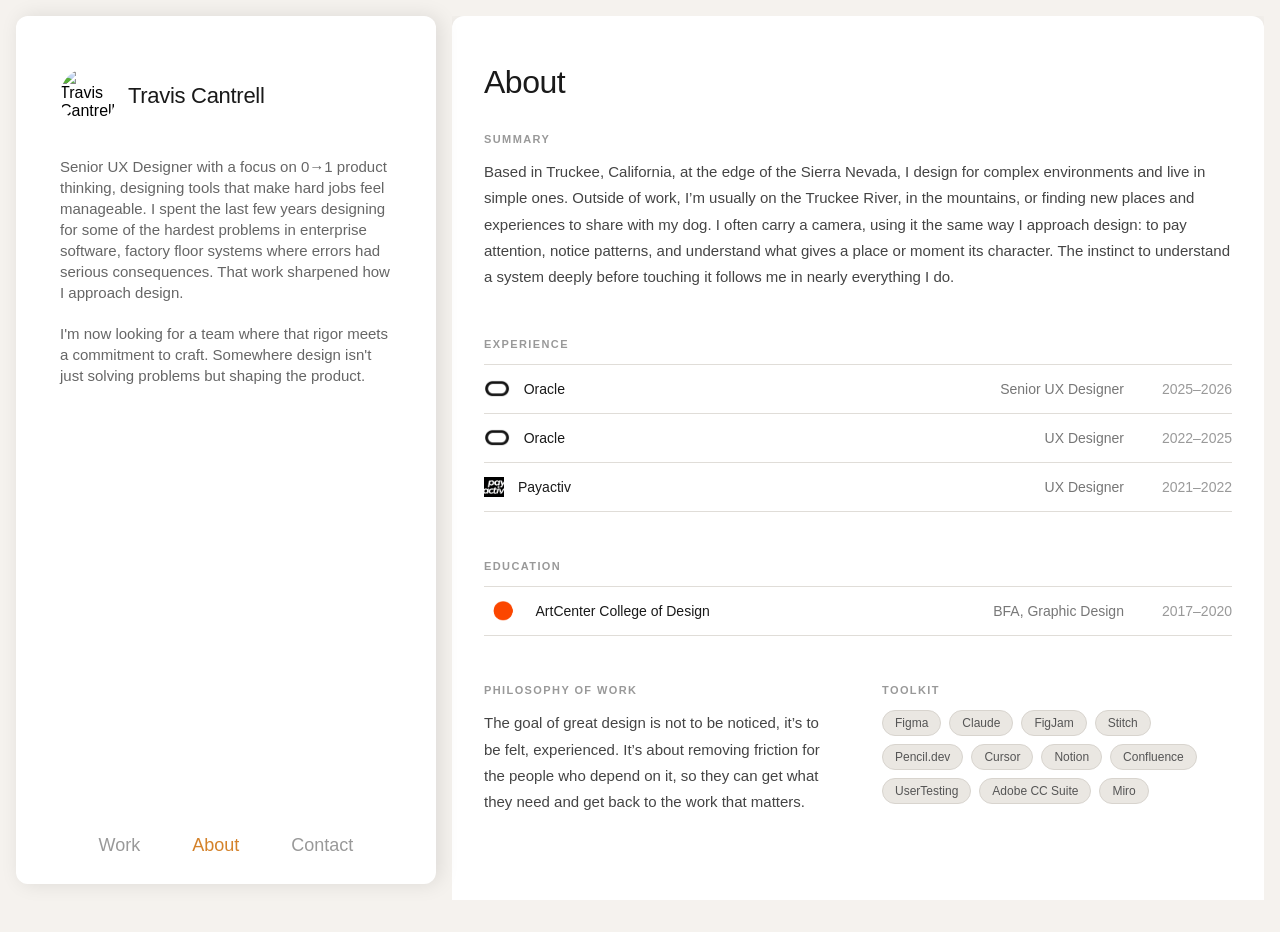
==== about.html @ 2e6ccc18 "About Me content and left panel updated" ====
<!DOCTYPE html>
<html lang="en">
<head>
  <meta charset="UTF-8">
  <meta name="viewport" content="width=device-width, initial-scale=1.0">
  <title>About — Travis Cantrell</title>
  <link rel="stylesheet" href="css/styles.css">
  <style>
    body { background: #F5F2EE; }
    .about {
      background: transparent;
      border-radius: 0;
      box-shadow: none;
      margin: 16px 16px 16px calc(var(--sidebar-width) + 32px);
      width: auto;
      height: calc(100vh - 32px);
      overflow-y: auto;
      scrollbar-width: none;
      padding: 0 0 16px 0;
      display: flex;
      flex-direction: column;
      gap: 12px;
    }
    .about::-webkit-scrollbar { display: none; }
    .about-card {
      background: #FFFFFF;
      border-radius: 12px;
      box-shadow: 0 4px 20px rgba(0,0,0,0.10);
      padding: 48px 32px;
      display: flex;
      flex-direction: column;
      gap: 48px;
    }
    .about-section {
      margin-bottom: 0;
    }
    .about-heading { color: #1A1A1A; }
    .about-subheading { color: #999; }
    .about-body { color: #444; }
    .experience-company { color: #1A1A1A; }
    .experience-role { color: #777; }
    .experience-years { color: #999; }
    .experience-item { border-color: #E0DDD8; }
    .toolkit-pill {
      background: #EAE7E2;
      border-color: #D8D4CE;
      color: #555;
    }
    .experience-logo {
      width: auto;
      max-width: 72px;
      height: 20px;
      object-fit: contain;
    }
    .about-photo-grid {
      padding-top: 24px;
      display: flex;
      flex-direction: column;
      gap: 12px;
    }
    .photo-grid__row {
      display: grid;
      grid-template-columns: 1fr 1fr;
      gap: 12px;
    }
    .photo-grid__img {
      width: 100%;
      height: auto;
      display: block;
      border-radius: 12px;
      object-fit: cover;
      cursor: zoom-in;
      transition: opacity 0.15s ease;
    }
    .photo-grid__img:hover {
      opacity: 0.88;
    }
    .photo-grid__row .photo-grid__img {
      height: 500px;
      object-fit: cover;
    }

    /* ─── Lightbox ─── */
    .lightbox {
      display: none;
      position: fixed;
      inset: 0;
      z-index: 100;
      background: rgba(0,0,0,0.92);
      align-items: center;
      justify-content: center;
    }
    .lightbox.is-open {
      display: flex;
    }
    .lightbox__img {
      max-width: 90vw;
      max-height: 90vh;
      object-fit: contain;
      border-radius: 8px;
      box-shadow: 0 8px 48px rgba(0,0,0,0.6);
    }
    .lightbox__close {
      position: fixed;
      top: 24px;
      right: 28px;
      background: rgba(255,255,255,0.1);
      border: 1px solid rgba(255,255,255,0.2);
      color: #fff;
      font-family: 'Suisse Intl', sans-serif;
      font-size: 13px;
      font-weight: 500;
      padding: 8px 16px;
      border-radius: 6px;
      cursor: pointer;
      display: flex;
      align-items: center;
      gap: 8px;
      transition: background 0.15s ease;
    }
    .lightbox__close:hover {
      background: rgba(255,255,255,0.18);
    }
    .lightbox__backdrop {
      position: absolute;
      inset: 0;
    }
    .lightbox__content {
      position: relative;
      z-index: 1;
    }
  </style>
</head>
<body>

  <aside class="sidebar">
    <div class="sidebar__top">
      <div class="sidebar__identity">
        <img src="images/cantrell_photo.jpg" alt="Travis Cantrell" class="sidebar__photo">
        <div>
          <h1 class="sidebar__name">Travis Cantrell</h1>
        </div>
      </div>
      <p class="sidebar__bio">Senior UX Designer with a focus on 0→1 product thinking, designing tools that make hard jobs feel manageable. I spent the last few years designing for some of the hardest problems in enterprise software, factory floor systems where errors had serious consequences. That work sharpened how I approach design.</p>
      <p class="sidebar__bio">I'm now looking for a team where that rigor meets a commitment to craft. Somewhere design isn't just solving problems but shaping the product.</p>
    </div>

    <nav class="sidebar__nav">
      <a href="index.html" class="nav-link">Work</a>
      <a href="about.html" class="nav-link nav-link--active">About</a>
      <a href="contact.html" class="nav-link">Contact</a>
    </nav>
  </aside>

  <main class="about">

    <div class="about-card">

      <!-- Section 1: About / Summary -->
      <section class="about-section">
        <h1 class="about-heading">About</h1>
        <div class="about-block">
          <h2 class="about-subheading">Summary</h2>
          <p class="about-body">Based in Truckee, California, at the edge of the Sierra Nevada, I design for complex environments and live in simple ones. Outside of work, I’m usually on the Truckee River, in the mountains, or finding new places and experiences to share with my dog. I often carry a camera, using it the same way I approach design: to pay attention, notice patterns, and understand what gives a place or moment its character. The instinct to understand a system deeply before touching it follows me in nearly everything I do.</p>
        </div>
      </section>

      <!-- Section 2: Experience -->
      <section class="about-section">
        <div class="about-block">
          <h2 class="about-subheading">Experience</h2>
          <ul class="experience-list">
            <li class="experience-item">
              <img src="images/AboutMe/Oracle-Logo-Black.png" alt="Oracle" class="experience-logo">
              <span class="experience-company">Oracle</span>
              <span class="experience-role">Senior UX Designer</span>
              <span class="experience-years">2025–2026</span>
            </li>
            <li class="experience-item">
              <img src="images/AboutMe/Oracle-Logo-Black.png" alt="Oracle" class="experience-logo">
              <span class="experience-company">Oracle</span>
              <span class="experience-role">UX Designer</span>
              <span class="experience-years">2022–2025</span>
            </li>
            <li class="experience-item">
              <img src="images/AboutMe/payactiv-logo.png" alt="Payactiv" class="experience-logo">
              <span class="experience-company">Payactiv</span>
              <span class="experience-role">UX Designer</span>
              <span class="experience-years">2021–2022</span>
            </li>
          </ul>
        </div>
      </section>

      <!-- Section 3: Education -->
      <section class="about-section">
        <div class="about-block">
          <h2 class="about-subheading">Education</h2>
          <ul class="experience-list">
            <li class="experience-item">
              <img src="images/AboutMe/artcenter.png" alt="ArtCenter College of Design" class="experience-logo">
              <span class="experience-company">ArtCenter College of Design</span>
              <span class="experience-role">BFA, Graphic Design</span>
              <span class="experience-years">2017–2020</span>
            </li>
          </ul>
        </div>
      </section>

      <!-- Section 4: Philosophy + Toolkit -->
      <section class="about-section">
        <div class="about-two-col">
          <div class="about-block">
            <h2 class="about-subheading">Philosophy of Work</h2>
            <p class="about-body">The goal of great design is not to be noticed, it’s to be felt, experienced. It’s about removing friction for the people who depend on it, so they can get what they need and get back to the work that matters.</p>
          </div>
          <div class="about-block">
            <h2 class="about-subheading">Toolkit</h2>
            <div class="toolkit-grid">
              <span class="toolkit-pill">Figma</span>
              <span class="toolkit-pill">Claude</span>
              <span class="toolkit-pill">FigJam</span>
              <span class="toolkit-pill">Stitch</span>
              <span class="toolkit-pill">Pencil.dev</span>
              <span class="toolkit-pill">Cursor</span>
              <span class="toolkit-pill">Notion</span>
              <span class="toolkit-pill">Confluence</span>
              <span class="toolkit-pill">UserTesting</span>
              <span class="toolkit-pill">Adobe CC Suite</span>
              <span class="toolkit-pill">Miro</span>
            </div>
          </div>
        </div>
      </section>

<!-- Section 5: Photo Grid -->
      <section class="about-section about-photo-grid">
        <img src="images/AboutMe/Photos/MountainRidge.png" alt="" class="photo-grid__img photo-grid__img--full">
        <div class="photo-grid__row">
          <img src="images/AboutMe/Photos/HillSmudge.png" alt="" class="photo-grid__img">
          <img src="images/AboutMe/Photos/NorCalCabin.png" alt="" class="photo-grid__img">
        </div>
        <img src="images/AboutMe/Photos/Deer.png" alt="" class="photo-grid__img photo-grid__img--full">
        <div class="photo-grid__row">
          <img src="images/AboutMe/Photos/DuskSF.png" alt="" class="photo-grid__img">
          <img src="images/AboutMe/Photos/TheSeats.png" alt="" class="photo-grid__img">
        </div>
        <img src="images/AboutMe/Photos/Books.png" alt="" class="photo-grid__img photo-grid__img--full">
        <div class="photo-grid__row">
          <img src="images/AboutMe/Photos/Oak.png" alt="" class="photo-grid__img">
          <img src="images/AboutMe/Photos/BART.png" alt="" class="photo-grid__img">
        </div>
        <img src="images/AboutMe/Photos/Oak-Rain.png" alt="" class="photo-grid__img photo-grid__img--full">
      </section>

    </div>

  </main>

  <!-- Lightbox -->
  <div class="lightbox" id="lightbox" role="dialog" aria-modal="true">
    <div class="lightbox__backdrop" id="lightboxBackdrop"></div>
    <div class="lightbox__content">
      <img class="lightbox__img" id="lightboxImg" src="" alt="">
    </div>
    <button class="lightbox__close" id="lightboxClose">
      <svg width="14" height="14" viewBox="0 0 24 24" fill="none" stroke="currentColor" stroke-width="2" stroke-linecap="round" stroke-linejoin="round"><path d="M18 6 6 18"/><path d="m6 6 12 12"/></svg>
      Close
    </button>
  </div>

  <script>
    const lightbox = document.getElementById('lightbox');
    const lightboxImg = document.getElementById('lightboxImg');

    document.querySelectorAll('.photo-grid__img').forEach(img => {
      img.addEventListener('click', () => {
        lightboxImg.src = img.src;
        lightboxImg.alt = img.alt;
        lightbox.classList.add('is-open');
        document.body.style.overflow = 'hidden';
      });
    });

    function closeLightbox() {
      lightbox.classList.remove('is-open');
      document.body.style.overflow = '';
    }

    document.getElementById('lightboxClose').addEventListener('click', closeLightbox);
    document.getElementById('lightboxBackdrop').addEventListener('click', closeLightbox);
    document.addEventListener('keydown', e => {
      if (e.key === 'Escape') closeLightbox();
    });
  </script>

  <script defer src='/_vercel/insights/script.js'></script>
</body>
</html>
---- css/styles.css ----
/* ─── Custom Fonts ──────────────────────────────────────────── */

@font-face {
  font-family: 'Favorit';
  src: url('../fonts/Favorit-Regular.woff2') format('woff2'),
       url('../fonts/Favorit-Regular.woff') format('woff');
  font-weight: 400;
  font-style: normal;
  font-display: swap;
}

@font-face {
  font-family: 'Favorit';
  src: url('../fonts/Favorit-Medium.woff2') format('woff2'),
       url('../fonts/Favorit-Medium.woff') format('woff');
  font-weight: 500;
  font-style: normal;
  font-display: swap;
}

@font-face {
  font-family: 'Suisse Intl';
  src: url('../fonts/SuisseIntl-Regular.woff2') format('woff2'),
       url('../fonts/SuisseIntl-Regular.woff') format('woff');
  font-weight: 400;
  font-style: normal;
  font-display: swap;
}

@font-face {
  font-family: 'Suisse Intl';
  src: url('../fonts/SuisseIntl-Medium.woff2') format('woff2'),
       url('../fonts/SuisseIntl-Medium.woff') format('woff');
  font-weight: 500;
  font-style: normal;
  font-display: swap;
}

/* ─── Reset & Base ──────────────────────────────────────────── */

*, *::before, *::after {
  box-sizing: border-box;
  margin: 0;
  padding: 0;
}

:root {
  --sidebar-width: 420px;
  --bg-sidebar: #F5F2EE;
  --bg-main: #1E1E1E;
  --accent: #D4822A;
  --font-heading: 'Favorit', 'Helvetica Neue', Helvetica, Arial, sans-serif;
  --font-body: 'Suisse Intl', 'Helvetica Neue', Helvetica, Arial, sans-serif;
}

html, body {
  height: 100%;
  overflow: hidden;
}

body {
  display: flex;
  font-family: var(--font-body);
  -webkit-font-smoothing: antialiased;
  background: #F5F2EE;
}

/* ─── Sidebar ───────────────────────────────────────────────── */

.sidebar {
  position: fixed;
  top: 16px;
  left: 16px;
  width: var(--sidebar-width);
  height: calc(100vh - 32px);
  background: #FFFFFF;
  border-radius: 12px;
  box-shadow: 4px 0 20px rgba(0,0,0,0.10);
  z-index: 10;
  display: flex;
  flex-direction: column;
  justify-content: space-between;
  padding: 52px 44px 28px;
}

.sidebar__top {
  display: flex;
  flex-direction: column;
  gap: 12px;
}

.sidebar__identity {
  display: flex;
  align-items: center;
  gap: 12px;
  margin-bottom: 12px;
}

.sidebar__photo {
  width: 56px;
  height: 56px;
  border-radius: 50%;
  object-fit: cover;
  flex-shrink: 0;
}

.sidebar__role {
  font-size: 13px;
  font-weight: 400;
  color: #999;
  margin-top: 0;
  line-height: 1.2;
}

.sidebar__name {
  font-family: var(--font-heading);
  font-size: 22px;
  font-weight: 500;
  color: #1A1A1A;
  letter-spacing: -0.3px;
  line-height: 1.1;
}

.sidebar__title {
  font-size: 16px;
  font-weight: 400;
  color: #888;
  line-height: 1.3;
}

.sidebar__title strong {
  font-weight: 600;
  color: #555;
}

.sidebar__bio {
  margin-top: 8px;
  font-size: 15px;
  font-weight: 400;
  line-height: 1.4;
  color: #666;
}

/* ─── Nav ───────────────────────────────────────────────────── */

.sidebar__nav {
  display: flex;
  flex-direction: row;
  justify-content: center;
  gap: 52px;
}

.nav-link {
  font-size: 18px;
  font-weight: 500;
  color: #999;
  text-decoration: none;
  transition: color 0.15s ease;
}

.nav-link:hover {
  color: #1A1A1A;
}

.nav-link--active {
  color: var(--accent);
}

/* ─── About ─────────────────────────────────────────────────── */

.about {
  margin-left: calc(var(--sidebar-width) + 16px);
  width: calc(100% - var(--sidebar-width) - 16px);
  min-height: 100vh;
  background: #F5F2EE;
  padding: 48px;
  scrollbar-width: none;
}

.about::-webkit-scrollbar {
  display: none;
}

.about-section {
  margin-bottom: 56px;
}

.about-heading {
  font-family: var(--font-heading);
  font-size: 32px;
  font-weight: 500;
  color: #1A1A1A;
  letter-spacing: -0.5px;
  margin-bottom: 32px;
}

.about-subheading {
  font-family: var(--font-body);
  font-size: 11px;
  font-weight: 600;
  letter-spacing: 1.4px;
  text-transform: uppercase;
  color: #999;
  margin-bottom: 14px;
}

.about-block {
  margin-bottom: 40px;
}

.about-block:last-child {
  margin-bottom: 0;
}

.about-body {
  font-size: 15px;
  font-weight: 400;
  line-height: 1.75;
  color: #444;
}

/* Experience */

.experience-list {
  list-style: none;
}

.experience-item {
  display: flex;
  align-items: center;
  gap: 14px;
  padding: 14px 0;
  border-bottom: 1px solid #E0DDD8;
  font-size: 14px;
}

.experience-item:first-child {
  border-top: 1px solid #E0DDD8;
}

.experience-logo {
  width: 20px;
  height: 20px;
  object-fit: contain;
  flex-shrink: 0;
}

.experience-company {
  font-weight: 500;
  color: #1A1A1A;
  flex: 1;
}

.experience-role {
  font-weight: 400;
  color: #777;
}

.experience-years {
  font-weight: 400;
  color: #999;
  margin-left: 24px;
  white-space: nowrap;
}

/* Two-column layout */

.about-two-col {
  display: grid;
  grid-template-columns: 1fr 1fr;
  gap: 48px;
}

/* Toolkit pills */

.toolkit-grid {
  display: flex;
  flex-wrap: wrap;
  gap: 8px;
}

.toolkit-pill {
  font-size: 12px;
  font-weight: 500;
  color: #555;
  background: #EAE7E2;
  border: 1px solid #D8D4CE;
  padding: 5px 12px;
  border-radius: 20px;
}

/* ─── Projects ──────────────────────────────────────────────── */

.projects {
  margin-left: calc(var(--sidebar-width) + 16px);
  width: calc(100% - var(--sidebar-width) - 16px);
  height: 100vh;
  overflow-y: auto;
  background: #F5F2EE;
  display: flex;
  flex-direction: column;
  gap: 12px;
  padding: 16px;
  scrollbar-width: none;
}

.projects::-webkit-scrollbar {
  display: none;
}

/* ─── Project Card ──────────────────────────────────────────── */

.project-card {
  flex-shrink: 0;
  height: 650px;
  display: flex;
  flex-direction: column;
  justify-content: space-between;
  padding: 32px 44px;
  background: #272727;
  border-radius: 12px;
  box-shadow: 0 4px 20px rgba(0,0,0,0.10);
  cursor: pointer;
  transition: background 0.2s ease;
}

.project-card:hover {
  background: #2d2d2d;
}

.project-card--linked {
  text-decoration: none;
  color: inherit;
  position: relative;
  background: #2A2A2A;
}

.project-card--linked::before {
  content: '';
  position: absolute;
  inset: 0;
  background-image: url('../images/homepage-illustration.png');
  background-size: cover;
  background-position: center;
  opacity: 0.2;
  border-radius: 12px;
}

.project-card--linked:hover {
  background: #2d2d2d;
  filter: brightness(1.15);
}

.project-card__logo {
  position: absolute;
  bottom: 32px;
  left: 32px;
  height: 43px;
  width: auto;
}

.project-card--linked .project-card__title {
  position: absolute;
  bottom: 32px;
  right: 32px;
}

.project-card__top {
  display: flex;
  justify-content: space-between;
  align-items: flex-start;
}

.project-card__category {
  font-size: 13px;
  font-weight: 500;
  letter-spacing: 1.2px;
  text-transform: uppercase;
  color: #555;
}

.project-card__meta {
  font-size: 13px;
  font-weight: 400;
  color: #555;
  letter-spacing: 0.2px;
}

.project-card__title {
  font-family: var(--font-body);
  font-size: 28px;
  font-weight: 500;
  color: #F5F2EE;
  letter-spacing: -0.3px;
}

/* ─── Divider ───────────────────────────────────────────────── */

.projects__divider {
  height: 1px;
  background: #2E2E2E;
  flex-shrink: 0;
}
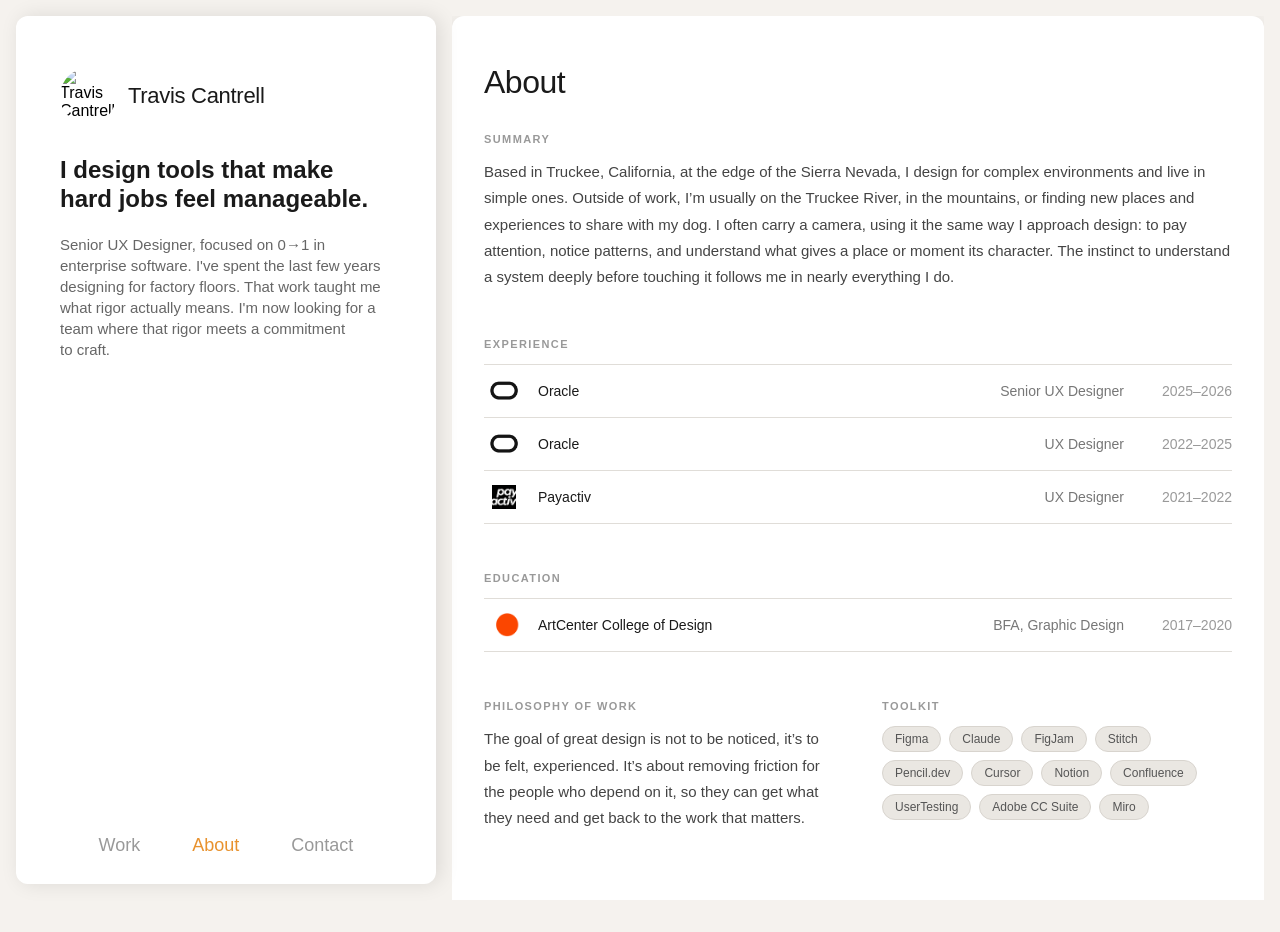
==== commit d35a9db4: "about me edits" ====
--- a/about.html
+++ b/about.html
@@ -47,10 +47,11 @@
       color: #555;
     }
     .experience-logo {
-      width: auto;
-      max-width: 72px;
-      height: 20px;
+      width: 40px;
+      height: 24px;
       object-fit: contain;
+      object-position: center;
+      flex-shrink: 0;
     }
     .about-photo-grid {
       padding-top: 24px;
@@ -141,8 +142,8 @@
           <h1 class="sidebar__name">Travis Cantrell</h1>
         </div>
       </div>
-      <p class="sidebar__bio">Senior UX Designer with a focus on 0→1 product thinking, designing tools that make hard jobs feel manageable. I spent the last few years designing for some of the hardest problems in enterprise software, factory floor systems where errors had serious consequences. That work sharpened how I approach design.</p>
-      <p class="sidebar__bio">I'm now looking for a team where that rigor meets a commitment to craft. Somewhere design isn't just solving problems but shaping the product.</p>
+      <p class="sidebar__bio"><strong>I design tools that make hard jobs feel manageable.</strong></p>
+      <p class="sidebar__bio">Senior UX Designer, focused on 0→1 in enterprise software. I've spent the last few years designing for factory floors. That work taught me what rigor actually means. I'm now looking for a team where that rigor meets a commitment to&nbsp;craft.</p>
     </div>
 
     <nav class="sidebar__nav">
--- a/css/styles.css
+++ b/css/styles.css
@@ -48,7 +48,7 @@
   --sidebar-width: 420px;
   --bg-sidebar: #F5F2EE;
   --bg-main: #1E1E1E;
-  --accent: #D4822A;
+  --accent: #E8922E;
   --font-heading: 'Favorit', 'Helvetica Neue', Helvetica, Arial, sans-serif;
   --font-body: 'Suisse Intl', 'Helvetica Neue', Helvetica, Arial, sans-serif;
 }
@@ -141,6 +141,13 @@
   color: #666;
 }
 
+.sidebar__bio strong {
+  display: block;
+  font-size: 24px;
+  line-height: 1.2;
+  color: #1A1A1A;
+}
+
 /* ─── Nav ───────────────────────────────────────────────────── */
 
 .sidebar__nav {
@@ -312,7 +319,7 @@
 
 .project-card {
   flex-shrink: 0;
-  height: 650px;
+  height: 520px;
   display: flex;
   flex-direction: column;
   justify-content: space-between;
@@ -344,11 +351,32 @@
   background-position: center;
   opacity: 0.2;
   border-radius: 12px;
+  transition: opacity 0.4s ease;
+}
+
+.project-card--linked:hover::before {
+  opacity: 0;
+}
+
+.project-card--linked::after {
+  content: '';
+  position: absolute;
+  inset: 0;
+  background-image: url('../images/kiosk/outcome-hero.jpg');
+  background-size: cover;
+  background-position: top center;
+  opacity: 0;
+  border-radius: 12px;
+  transition: opacity 0.4s ease;
 }
 
 .project-card--linked:hover {
   background: #2d2d2d;
   filter: brightness(1.15);
+}
+
+.project-card--linked:hover::after {
+  opacity: 0.2;
 }
 
 .project-card__logo {
@@ -376,14 +404,20 @@
   font-weight: 500;
   letter-spacing: 1.2px;
   text-transform: uppercase;
-  color: #555;
+  color: #999;
 }
 
 .project-card__meta {
   font-size: 13px;
   font-weight: 400;
-  color: #555;
+  color: #999;
   letter-spacing: 0.2px;
+}
+
+.project-card--ai .project-card__category,
+.project-card--ai .project-card__meta {
+  color: #F5F2EE;
+  text-shadow: 0 1px 6px rgba(0, 0, 0, 0.9);
 }
 
 .project-card__title {
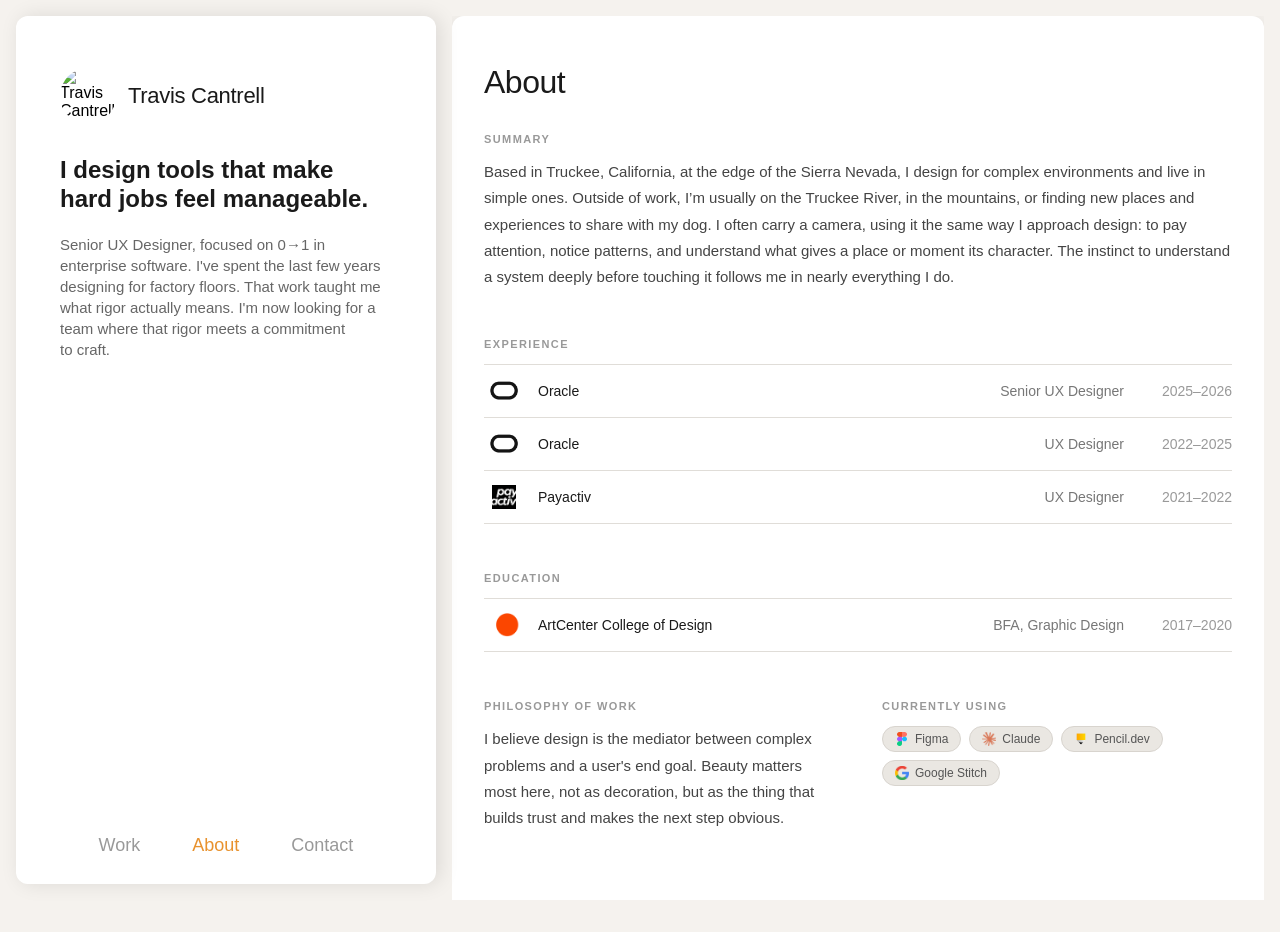
==== commit 47103118: "about me edits" ====
--- a/about.html
+++ b/about.html
@@ -45,6 +45,15 @@
       background: #EAE7E2;
       border-color: #D8D4CE;
       color: #555;
+      display: inline-flex;
+      align-items: center;
+      gap: 6px;
+    }
+    .toolkit-logo {
+      width: 14px;
+      height: 14px;
+      object-fit: contain;
+      flex-shrink: 0;
     }
     .experience-logo {
       width: 40px;
@@ -213,22 +222,15 @@
         <div class="about-two-col">
           <div class="about-block">
             <h2 class="about-subheading">Philosophy of Work</h2>
-            <p class="about-body">The goal of great design is not to be noticed, it’s to be felt, experienced. It’s about removing friction for the people who depend on it, so they can get what they need and get back to the work that matters.</p>
+            <p class="about-body">I believe design is the mediator between complex problems and a user's end goal. Beauty matters most here, not as decoration, but as the thing that builds trust and makes the next step obvious.</p>
           </div>
           <div class="about-block">
-            <h2 class="about-subheading">Toolkit</h2>
+            <h2 class="about-subheading">Currently Using</h2>
             <div class="toolkit-grid">
-              <span class="toolkit-pill">Figma</span>
-              <span class="toolkit-pill">Claude</span>
-              <span class="toolkit-pill">FigJam</span>
-              <span class="toolkit-pill">Stitch</span>
-              <span class="toolkit-pill">Pencil.dev</span>
-              <span class="toolkit-pill">Cursor</span>
-              <span class="toolkit-pill">Notion</span>
-              <span class="toolkit-pill">Confluence</span>
-              <span class="toolkit-pill">UserTesting</span>
-              <span class="toolkit-pill">Adobe CC Suite</span>
-              <span class="toolkit-pill">Miro</span>
+              <span class="toolkit-pill"><img src="images/AboutMe/logos_figma.png" alt="" class="toolkit-logo">Figma</span>
+              <span class="toolkit-pill"><img src="images/AboutMe/logos_claude-icon.png" alt="" class="toolkit-logo">Claude</span>
+              <span class="toolkit-pill"><img src="images/AboutMe/pencil_dev_logo.png" alt="" class="toolkit-logo">Pencil.dev</span>
+              <span class="toolkit-pill"><img src="images/AboutMe/logos_google-icon.png" alt="" class="toolkit-logo">Google Stitch</span>
             </div>
           </div>
         </div>
--- a/css/styles.css
+++ b/css/styles.css
@@ -362,7 +362,7 @@
   content: '';
   position: absolute;
   inset: 0;
-  background-image: url('../images/kiosk/outcome-hero.jpg');
+  background-image: url('../images/kiosk/outcome-hero-dimmed.png');
   background-size: cover;
   background-position: top center;
   opacity: 0;
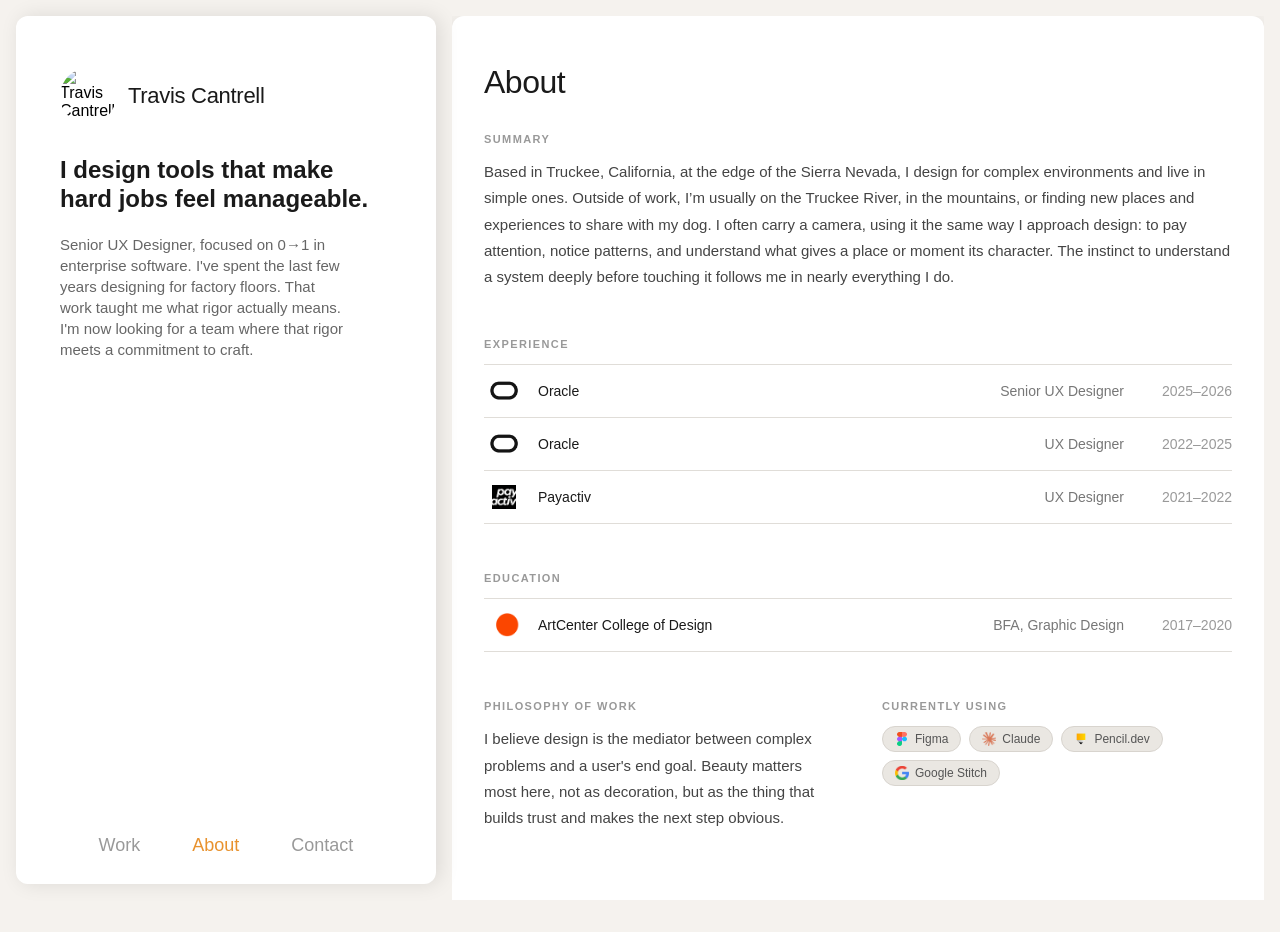
==== commit 2868656e: "detail edits" ====
--- a/about.html
+++ b/about.html
@@ -63,7 +63,7 @@
       flex-shrink: 0;
     }
     .about-photo-grid {
-      padding-top: 24px;
+      padding-top: 8px;
       display: flex;
       flex-direction: column;
       gap: 12px;
--- a/css/styles.css
+++ b/css/styles.css
@@ -148,6 +148,10 @@
   color: #1A1A1A;
 }
 
+.sidebar__bio + .sidebar__bio {
+  padding-right: 48px;
+}
+
 /* ─── Nav ───────────────────────────────────────────────────── */
 
 .sidebar__nav {
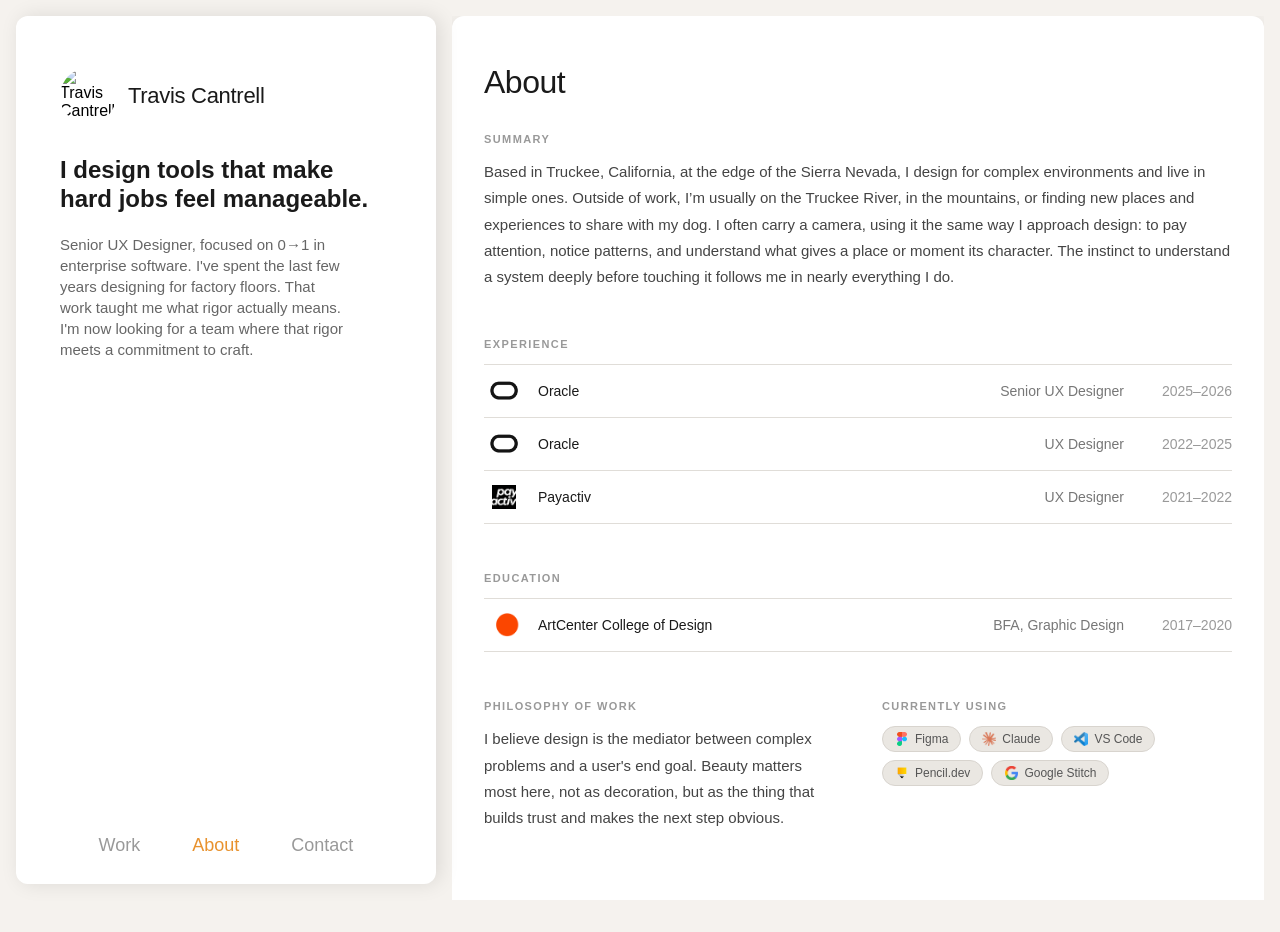
==== commit 1b4aed07: "aboutmeupdates" ====
--- a/about.html
+++ b/about.html
@@ -229,6 +229,7 @@
             <div class="toolkit-grid">
               <span class="toolkit-pill"><img src="images/AboutMe/logos_figma.png" alt="" class="toolkit-logo">Figma</span>
               <span class="toolkit-pill"><img src="images/AboutMe/logos_claude-icon.png" alt="" class="toolkit-logo">Claude</span>
+              <span class="toolkit-pill"><img src="images/AboutMe/vscode.png" alt="" class="toolkit-logo">VS Code</span>
               <span class="toolkit-pill"><img src="images/AboutMe/pencil_dev_logo.png" alt="" class="toolkit-logo">Pencil.dev</span>
               <span class="toolkit-pill"><img src="images/AboutMe/logos_google-icon.png" alt="" class="toolkit-logo">Google Stitch</span>
             </div>
--- a/css/styles.css
+++ b/css/styles.css
@@ -315,6 +315,18 @@
   scrollbar-width: none;
 }
 
+@media (min-width: 1441px) {
+  .projects {
+    display: grid;
+    grid-template-columns: 1fr 1fr;
+    grid-template-rows: 1fr 1fr;
+  }
+
+  .projects .project-card {
+    height: auto;
+  }
+}
+
 .projects::-webkit-scrollbar {
   display: none;
 }
@@ -327,7 +339,7 @@
   display: flex;
   flex-direction: column;
   justify-content: space-between;
-  padding: 32px 44px;
+  padding: 24px 28px;
   background: #272727;
   border-radius: 12px;
   box-shadow: 0 4px 20px rgba(0,0,0,0.10);
@@ -343,7 +355,7 @@
   text-decoration: none;
   color: inherit;
   position: relative;
-  background: #2A2A2A;
+  background: linear-gradient(to bottom, transparent 40%, rgba(0, 0, 0, 0.35) 100%), #2A2A2A;
 }
 
 .project-card--linked::before {
@@ -353,7 +365,7 @@
   background-image: url('../images/homepage-illustration.png');
   background-size: cover;
   background-position: center;
-  opacity: 0.2;
+  opacity: 0.35;
   border-radius: 12px;
   transition: opacity 0.4s ease;
 }
@@ -375,7 +387,7 @@
 }
 
 .project-card--linked:hover {
-  background: #2d2d2d;
+  background: linear-gradient(to bottom, transparent 40%, rgba(0, 0, 0, 0.35) 100%), #2d2d2d;
   filter: brightness(1.15);
 }
 
@@ -383,18 +395,21 @@
   opacity: 0.2;
 }
 
+.project-card__bottom {
+  position: absolute;
+  bottom: 24px;
+  left: 28px;
+  right: 28px;
+  display: flex;
+  align-items: center;
+  justify-content: space-between;
+  z-index: 3;
+}
+
 .project-card__logo {
-  position: absolute;
-  bottom: 32px;
-  left: 32px;
-  height: 43px;
+  height: 24px;
   width: auto;
-}
-
-.project-card--linked .project-card__title {
-  position: absolute;
-  bottom: 32px;
-  right: 32px;
+  flex-shrink: 0;
 }
 
 .project-card__top {
@@ -408,20 +423,19 @@
   font-weight: 500;
   letter-spacing: 1.2px;
   text-transform: uppercase;
-  color: #999;
+  color: #F5F2EE;
 }
 
 .project-card__meta {
   font-size: 13px;
   font-weight: 400;
-  color: #999;
+  color: #F5F2EE;
   letter-spacing: 0.2px;
 }
 
 .project-card--ai .project-card__category,
 .project-card--ai .project-card__meta {
   color: #F5F2EE;
-  text-shadow: 0 1px 6px rgba(0, 0, 0, 0.9);
 }
 
 .project-card__title {
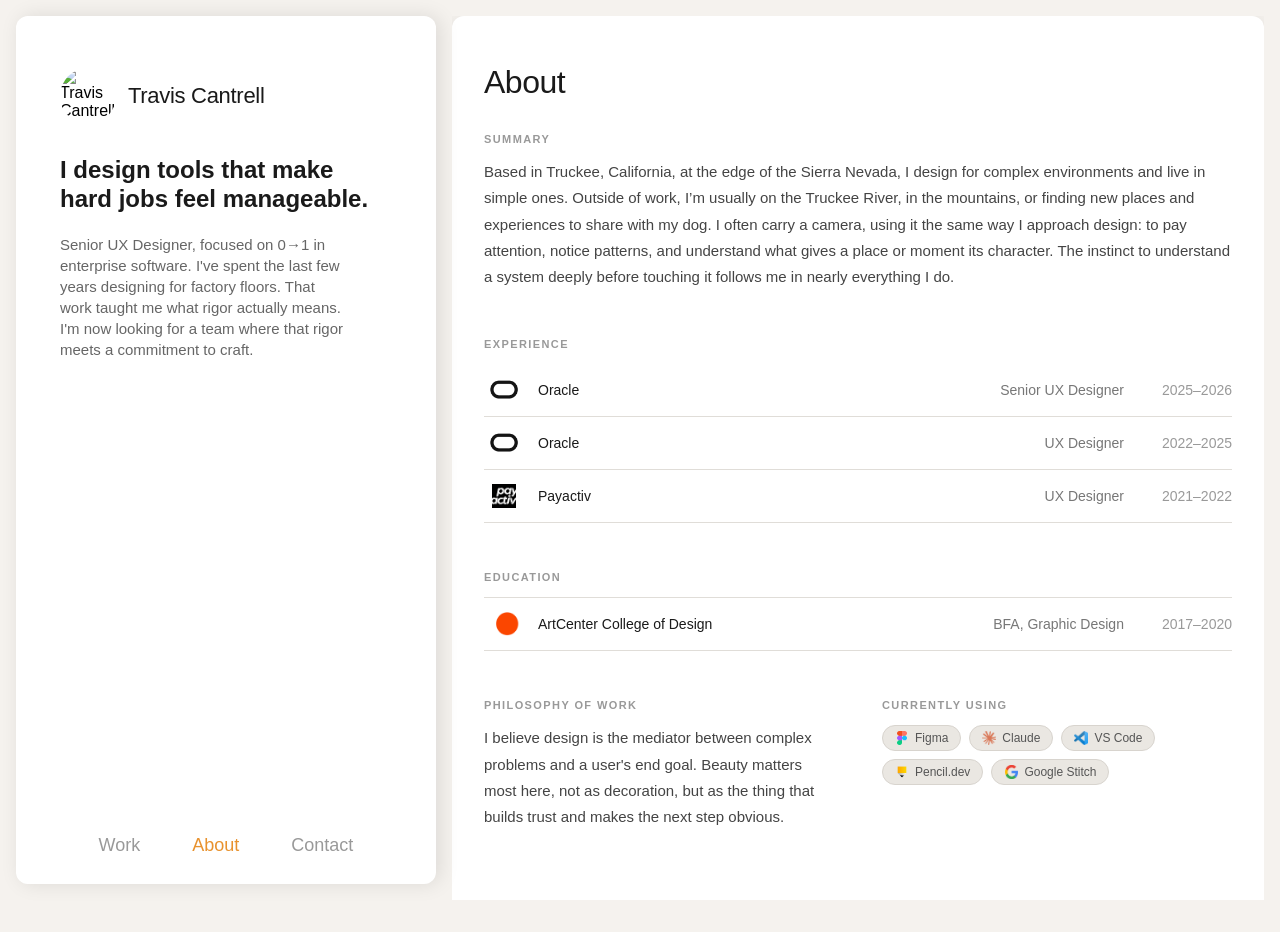
==== commit 5c73bd38: "mobile" ====
--- a/about.html
+++ b/about.html
@@ -139,11 +139,33 @@
       position: relative;
       z-index: 1;
     }
+
+    .experience-item--mobile-oracle { display: none; }
+
+    @media (max-width: 768px) {
+      .experience-item--mobile-oracle { display: flex; }
+      .experience-item--desktop-oracle { display: none; }
+
+      .about {
+        margin: 0;
+        width: 100%;
+        height: auto;
+        overflow-y: visible;
+        padding: 0 16px 48px;
+        gap: 12px;
+      }
+      .photo-grid__row .photo-grid__img {
+        height: 200px;
+      }
+    }
   </style>
 </head>
 <body>
 
   <aside class="sidebar">
+    <button class="sidebar__menu-toggle" aria-label="Toggle menu">
+      <svg width="20" height="20" viewBox="0 0 24 24" fill="none" stroke="currentColor" stroke-width="2" stroke-linecap="round"><line x1="3" y1="6" x2="21" y2="6"/><line x1="3" y1="12" x2="21" y2="12"/><line x1="3" y1="18" x2="21" y2="18"/></svg>
+    </button>
     <div class="sidebar__top">
       <div class="sidebar__identity">
         <img src="images/cantrell_photo.jpg" alt="Travis Cantrell" class="sidebar__photo">
@@ -180,13 +202,18 @@
         <div class="about-block">
           <h2 class="about-subheading">Experience</h2>
           <ul class="experience-list">
-            <li class="experience-item">
+            <li class="experience-item experience-item--mobile-oracle">
+              <img src="images/AboutMe/Oracle-Logo-Black.png" alt="Oracle" class="experience-logo">
+              <span class="experience-company">Oracle</span>
+              <span class="experience-years">2022–2026</span>
+            </li>
+            <li class="experience-item experience-item--desktop-oracle">
               <img src="images/AboutMe/Oracle-Logo-Black.png" alt="Oracle" class="experience-logo">
               <span class="experience-company">Oracle</span>
               <span class="experience-role">Senior UX Designer</span>
               <span class="experience-years">2025–2026</span>
             </li>
-            <li class="experience-item">
+            <li class="experience-item experience-item--desktop-oracle">
               <img src="images/AboutMe/Oracle-Logo-Black.png" alt="Oracle" class="experience-logo">
               <span class="experience-company">Oracle</span>
               <span class="experience-role">UX Designer</span>
@@ -298,6 +325,11 @@
     });
   </script>
 
+  <script>
+    document.querySelector('.sidebar__menu-toggle').addEventListener('click', function () {
+      document.querySelector('.sidebar').classList.toggle('is-open');
+    });
+  </script>
   <script defer src='/_vercel/insights/script.js'></script>
 </body>
 </html>
--- a/css/styles.css
+++ b/css/styles.css
@@ -152,6 +152,12 @@
   padding-right: 48px;
 }
 
+/* ─── Menu Toggle (mobile only) ─────────────────────────────── */
+
+.sidebar__menu-toggle {
+  display: none;
+}
+
 /* ─── Nav ───────────────────────────────────────────────────── */
 
 .sidebar__nav {
@@ -453,3 +459,123 @@
   background: #2E2E2E;
   flex-shrink: 0;
 }
+
+/* ─── Mobile break helper ───────────────────────────────────── */
+
+.mobile-br {
+  display: none;
+}
+
+/* ─── Mobile ────────────────────────────────────────────────── */
+
+@media (max-width: 768px) {
+  html, body {
+    height: auto;
+    overflow: auto;
+  }
+
+  body {
+    flex-direction: column;
+  }
+
+  .sidebar {
+    position: relative;
+    top: auto;
+    left: auto;
+    width: calc(100% - 32px);
+    height: auto;
+    margin: 16px 16px 0;
+    padding: 28px 28px 20px;
+    border-radius: 12px;
+    flex-shrink: 0;
+  }
+
+  .sidebar__bio + .sidebar__bio {
+    padding-right: 0;
+  }
+
+  .sidebar__menu-toggle {
+    display: flex;
+    position: absolute;
+    top: 28px;
+    right: 28px;
+    background: none;
+    border: none;
+    cursor: pointer;
+    padding: 4px;
+    color: #1A1A1A;
+  }
+
+  .sidebar__nav {
+    display: none;
+    order: -1;
+    margin-bottom: 20px;
+    justify-content: flex-start;
+  }
+
+  .sidebar.is-open .sidebar__nav {
+    display: flex;
+  }
+
+  .sidebar__top {
+    order: 0;
+  }
+
+  .projects {
+    margin-left: 0;
+    width: 100%;
+    height: auto;
+    overflow-y: visible;
+    padding: 12px 16px 24px;
+  }
+
+  .project-card {
+    height: 360px;
+  }
+
+  .mobile-br {
+    display: block;
+  }
+
+  .project-card--placeholder {
+    display: none;
+  }
+
+  .project-card__bottom {
+    position: static;
+    margin-top: auto;
+    padding: 0;
+  }
+
+  .project-card__title {
+    left: 28px !important;
+    right: auto !important;
+    text-align: left;
+    max-width: 60%;
+  }
+
+  .project-card__logo {
+    position: absolute;
+    bottom: 24px;
+    right: 24px;
+  }
+
+  .about {
+    margin-left: 0;
+    width: 100%;
+    min-height: auto;
+    overflow-y: visible;
+    padding: 32px 24px 48px;
+  }
+
+  .about-two-col {
+    grid-template-columns: 1fr;
+    gap: 32px;
+  }
+
+  .contact {
+    margin: 0 16px 16px;
+    height: auto;
+    min-height: calc(100vh - 120px);
+  }
+}
